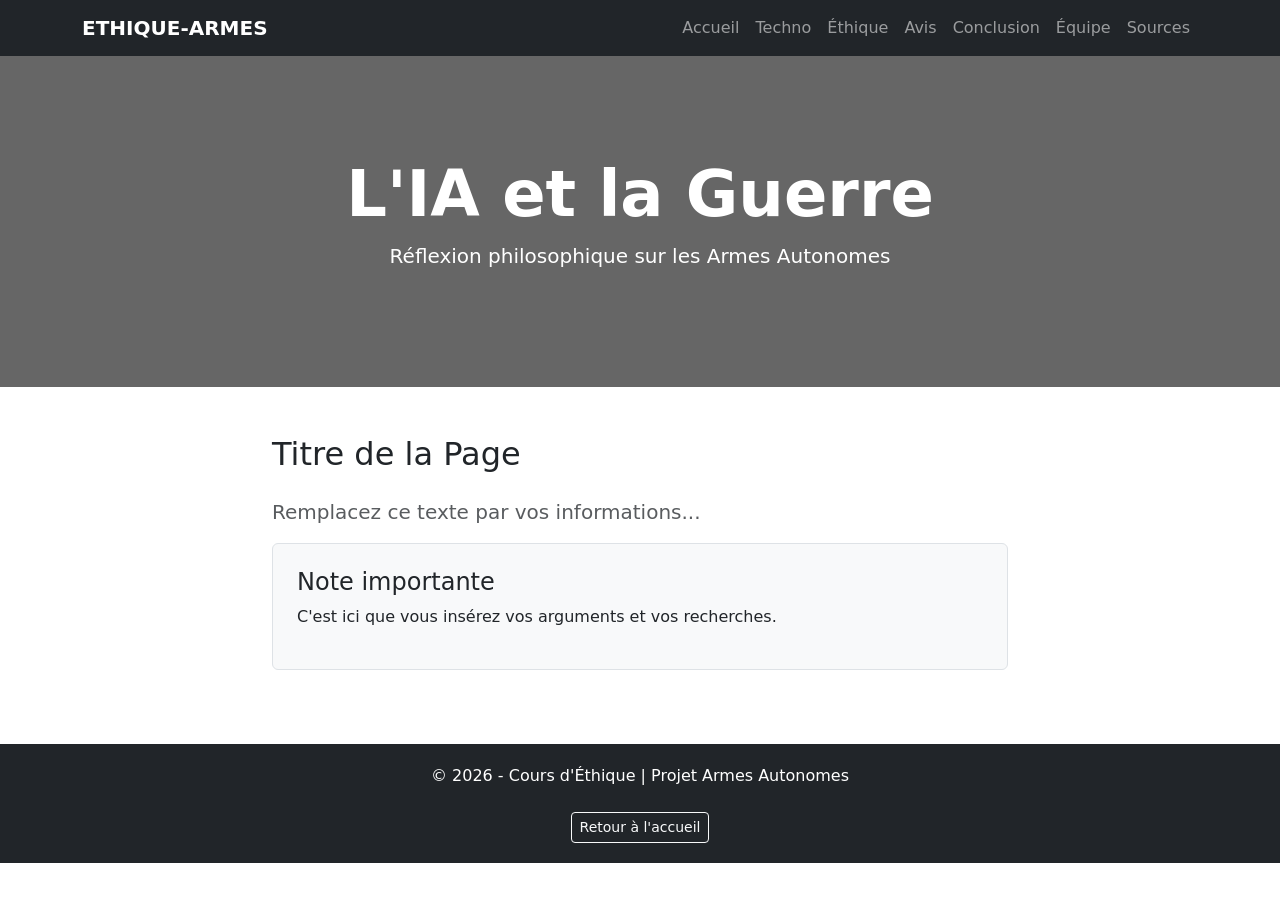
==== index.html @ 5ac934b4 "Add files via upload" ====
<!DOCTYPE html>
<html lang="fr">
<head>
    <meta charset="UTF-8">
    <meta name="viewport" content="width=device-width, initial-scale=1.0">
    <title>Éthique & Armes Autonomes</title>
    <link href="https://cdn.jsdelivr.net/npm/bootstrap@5.3.0/dist/css/bootstrap.min.css" rel="stylesheet">
    <style>
        .hero-section {
            background: linear-gradient(rgba(0,0,0,0.6), rgba(0,0,0,0.6)), url('https://fmes-france.org/wp-content/uploads/2025/06/1.jpg');
            background-size: cover;
            color: white;
            padding: 100px 0;
            text-align: center;
        }
        .nav-link:hover { color: #ffc107 !important; }
        footer { background: #212529; color: white; padding: 20px 0; margin-top: 50px; }
    </style>
</head>
<body>

    <nav class="navbar navbar-expand-lg navbar-dark bg-dark sticky-top">
        <div class="container">
            <a class="navbar-brand fw-bold" href="index.html">ETHIQUE-ARMES</a>
            <button class="navbar-toggler" type="button" data-bs-toggle="collapse" data-bs-target="#navbarNav">
                <span class="navbar-toggler-icon"></span>
            </button>
            <div class="collapse navbar-collapse" id="navbarNav">
                <ul class="navbar-nav ms-auto">
                    <li class="nav-item"><a class="nav-link" href="index.html">Accueil</a></li>
                    <li class="nav-item"><a class="nav-link" href="techno.html">Techno</a></li>
                    <li class="nav-item"><a class="nav-link" href="ethique.html">Éthique</a></li>
                    <li class="nav-item"><a class="nav-link" href="avis.html">Avis</a></li>
                    <li class="nav-item"><a class="nav-link" href="conclusion.html">Conclusion</a></li>
                    <li class="nav-item"><a class="nav-link" href="equipe.html">Équipe</a></li>
                    <li class="nav-item"><a class="nav-link" href="sources.html">Sources</a></li>
                </ul>
            </div>
        </div>
    </nav>

    <header class="hero-section">
        <div class="container">
            <h1 class="display-3 fw-bold">L'IA et la Guerre</h1>
            <p class="lead">Réflexion philosophique sur les Armes Autonomes</p>
        </div>
    </header>

    <main class="container my-5">
        <div class="row">
            <div class="col-lg-8 mx-auto">
                <h2 class="mb-4">Titre de la Page</h2>
                <p class="fs-5 text-muted">Remplacez ce texte par vos informations...</p>
                
                <div class="p-4 mb-4 bg-light border rounded">
                    <h4>Note importante</h4>
                    <p>C'est ici que vous insérez vos arguments et vos recherches.</p>
                </div>
            </div>
        </div>
    </main>

    <footer>
        <div class="container text-center">
            <p>&copy; 2026 - Cours d'Éthique | Projet Armes Autonomes</p>
            <a href="index.html" class="btn btn-outline-light btn-sm mt-2">Retour à l'accueil</a>
        </div>
    </footer>

    <script src="https://cdn.jsdelivr.net/npm/bootstrap@5.3.0/dist/js/bootstrap.bundle.min.js"></script>
</body>
</html>
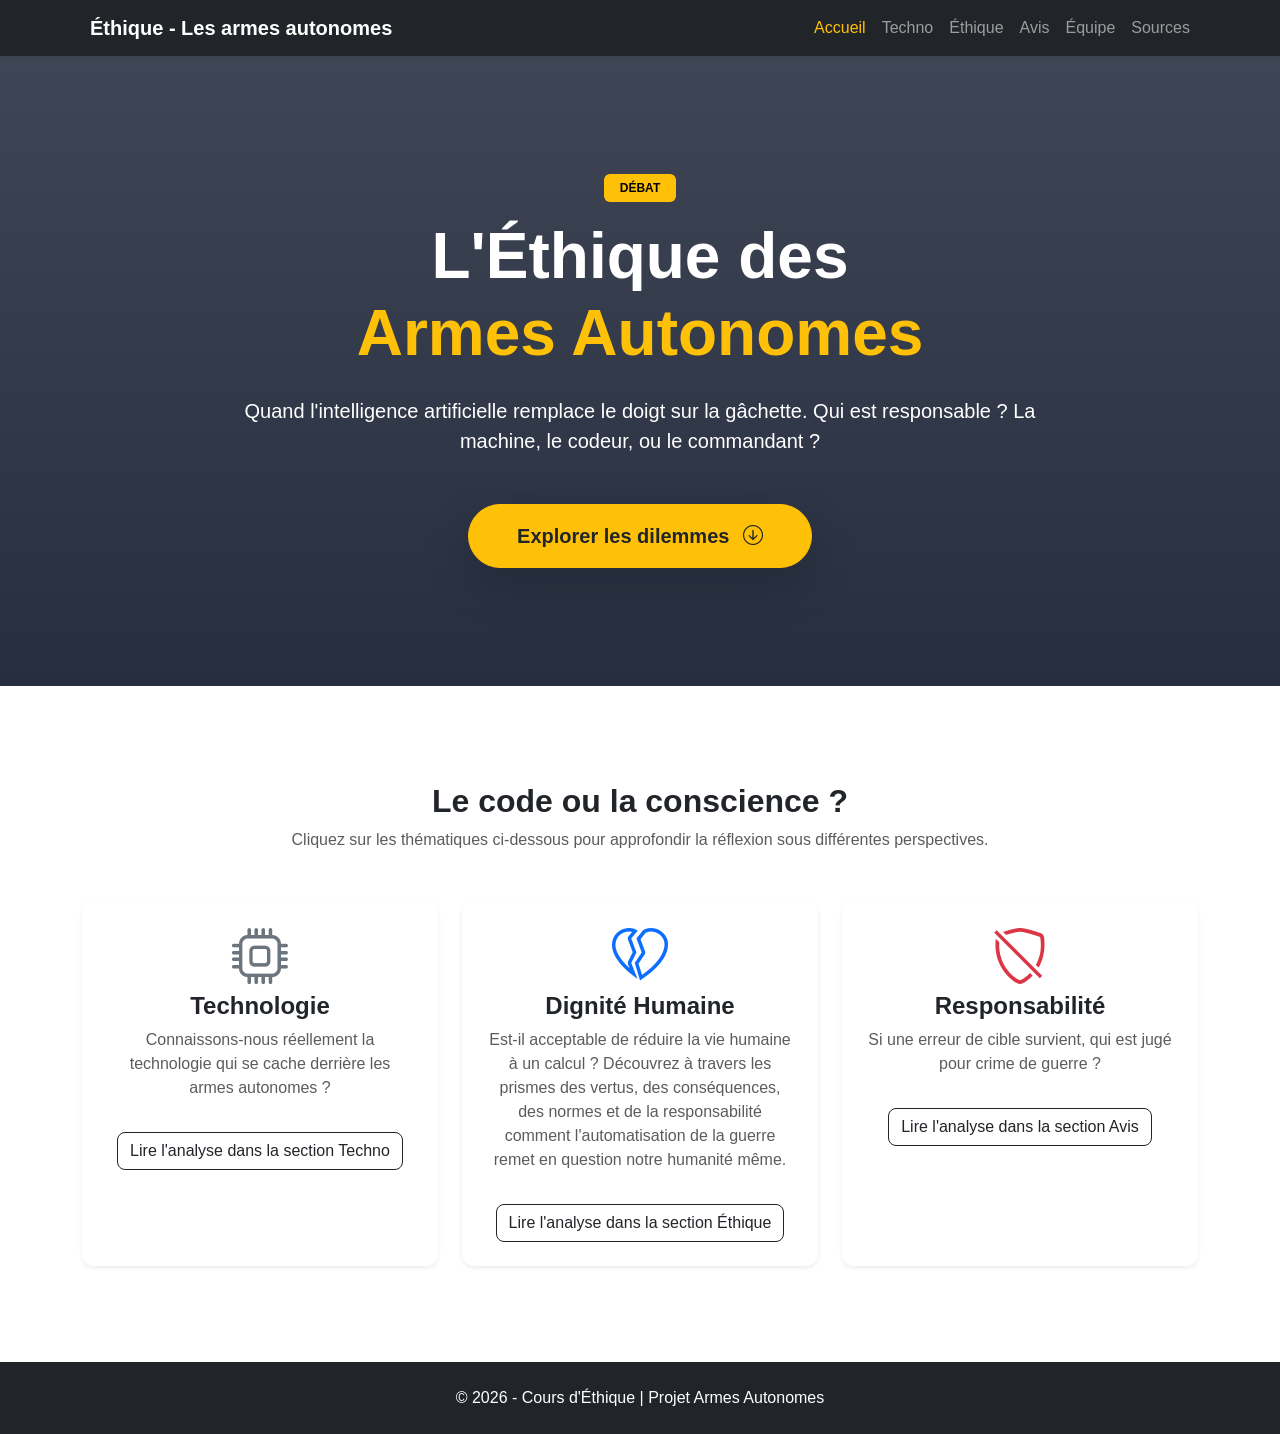
==== commit 8ec86431: "bases pour index.html" ====
--- a/index.html
+++ b/index.html
@@ -3,35 +3,27 @@
 <head>
     <meta charset="UTF-8">
     <meta name="viewport" content="width=device-width, initial-scale=1.0">
-    <title>Éthique & Armes Autonomes</title>
+    <title>Discussion éthique sur les armes autonomes</title>
     <link href="https://cdn.jsdelivr.net/npm/bootstrap@5.3.0/dist/css/bootstrap.min.css" rel="stylesheet">
-    <style>
-        .hero-section {
-            background: linear-gradient(rgba(0,0,0,0.6), rgba(0,0,0,0.6)), url('https://fmes-france.org/wp-content/uploads/2025/06/1.jpg');
-            background-size: cover;
-            color: white;
-            padding: 100px 0;
-            text-align: center;
-        }
-        .nav-link:hover { color: #ffc107 !important; }
-        footer { background: #212529; color: white; padding: 20px 0; margin-top: 50px; }
-    </style>
+    <link rel="stylesheet" href="https://cdn.jsdelivr.net/npm/bootstrap-icons@1.10.5/font/bootstrap-icons.css">
+    <link href="styles.css" rel="stylesheet"/>
 </head>
 <body>
 
-    <nav class="navbar navbar-expand-lg navbar-dark bg-dark sticky-top">
+    <nav class="navbar navbar-expand-lg navbar-dark bg-dark sticky-top shadow-sm">
         <div class="container">
-            <a class="navbar-brand fw-bold" href="index.html">ETHIQUE-ARMES</a>
+            <a class="navbar-brand fw-bold" href="index.html">
+                <i class="bi me-2"></i>Éthique - Les armes autonomes
+            </a>
             <button class="navbar-toggler" type="button" data-bs-toggle="collapse" data-bs-target="#navbarNav">
                 <span class="navbar-toggler-icon"></span>
             </button>
             <div class="collapse navbar-collapse" id="navbarNav">
                 <ul class="navbar-nav ms-auto">
-                    <li class="nav-item"><a class="nav-link" href="index.html">Accueil</a></li>
+                    <li class="nav-item"><a class="nav-link active" href="index.html">Accueil</a></li>
                     <li class="nav-item"><a class="nav-link" href="techno.html">Techno</a></li>
                     <li class="nav-item"><a class="nav-link" href="ethique.html">Éthique</a></li>
                     <li class="nav-item"><a class="nav-link" href="avis.html">Avis</a></li>
-                    <li class="nav-item"><a class="nav-link" href="conclusion.html">Conclusion</a></li>
                     <li class="nav-item"><a class="nav-link" href="equipe.html">Équipe</a></li>
                     <li class="nav-item"><a class="nav-link" href="sources.html">Sources</a></li>
                 </ul>
@@ -39,31 +31,63 @@
         </div>
     </nav>
 
-    <header class="hero-section">
-        <div class="container">
-            <h1 class="display-3 fw-bold">L'IA et la Guerre</h1>
-            <p class="lead">Réflexion philosophique sur les Armes Autonomes</p>
+    <header class="hero-section d-flex align-items-center">
+        <div class="container text-center">
+            <span class="badge bg-warning mb-3 px-3 py-2 text-uppercase text-black tracking-wide">Débat</span>
+            <h1 class="display-3 fw-bolder mb-4">L'Éthique des<br><span class="text-warning">Armes Autonomes</span></h1>
+            <p class="lead mb-5 max-w-custom mx-auto">Quand l'intelligence artificielle remplace le doigt sur la gâchette. Qui est responsable ? La machine, le codeur, ou le commandant ?</p>
+            <a href="#dilemmes" class="btn btn-warning btn-lg px-5 py-3 fw-bold shadow-lg text-dark rounded-pill">
+                Explorer les dilemmes <i class="bi bi-arrow-down-circle ms-2"></i>
+            </a>
         </div>
     </header>
 
-    <main class="container my-5">
-        <div class="row">
-            <div class="col-lg-8 mx-auto">
-                <h2 class="mb-4">Titre de la Page</h2>
-                <p class="fs-5 text-muted">Remplacez ce texte par vos informations...</p>
-                
-                <div class="p-4 mb-4 bg-light border rounded">
-                    <h4>Note importante</h4>
-                    <p>C'est ici que vous insérez vos arguments et vos recherches.</p>
+    <main id="dilemmes" class="container my-5 py-5">
+        <div class="text-center mb-5">
+            <h2 class="fw-bold">Le code ou la conscience ?</h2>
+            <p class="text-muted">Cliquez sur les thématiques ci-dessous pour approfondir la réflexion sous différentes perspectives.</p>
+        </div>
+
+        <div class="row g-4">
+
+            <div class="col-md-4">
+                <div class="card h-100 shadow-sm interactive-card">
+                    <div class="card-body text-center p-4">
+                        <i class="bi bi-cpu display-4 text-secondary mb-3"></i>
+                        <h4 class="card-title fw-bold">Technologie</h4>
+                        <p class="card-text text-muted">Connaissons-nous réellement la technologie qui se cache derrière les armes autonomes ? </p>
+                        <a href="avis.html" class="btn btn-outline-dark mt-3">Lire l'analyse dans la section Techno</a>
+                    </div>
+                </div>
+            </div>
+
+            <div class="col-md-4">
+                <div class="card h-100 shadow-sm interactive-card">
+                    <div class="card-body text-center p-4">
+                        <i class="bi bi-heartbreak display-4 text-primary mb-3"></i>
+                        <h4 class="card-title fw-bold">Dignité Humaine</h4>
+                        <p class="card-text text-muted">Est-il acceptable de réduire la vie humaine à un calcul ? Découvrez à travers les prismes des vertus, des conséquences, des normes et de la responsabilité comment l'automatisation de la guerre remet en question notre humanité même.</p>
+                        <button class="btn btn-outline-dark mt-3" data-bs-toggle="modal" data-bs-target="#modalEnCours">Lire l'analyse dans la section Éthique</button>
+                    </div>
+                </div>
+            </div>
+
+            <div class="col-md-4">
+                <div class="card h-100 shadow-sm interactive-card">
+                    <div class="card-body text-center p-4">
+                        <i class="bi bi-shield-slash display-4 text-danger mb-3"></i>
+                        <h4 class="card-title fw-bold">Responsabilité</h4>
+                        <p class="card-text text-muted">Si une erreur de cible survient, qui est jugé pour crime de guerre ?</p>
+                        <a href="avis.html" class="btn btn-outline-dark mt-3">Lire l'analyse dans la section Avis</a>
+                    </div>
                 </div>
             </div>
         </div>
     </main>
 
-    <footer>
-        <div class="container text-center">
-            <p>&copy; 2026 - Cours d'Éthique | Projet Armes Autonomes</p>
-            <a href="index.html" class="btn btn-outline-light btn-sm mt-2">Retour à l'accueil</a>
+    <footer class="bg-dark text-white text-center py-4">
+        <div class="container">
+            <p class="mb-0">&copy; 2026 - Cours d'Éthique | Projet Armes Autonomes</p>
         </div>
     </footer>
 
--- a/styles.css
+++ b/styles.css
@@ -0,0 +1,56 @@
+/* Défilement doux quand on clique sur des ancres (comme le bouton de l'en-tête) */
+html {
+    scroll-behavior: smooth;
+}
+
+/* Flexbox pour le footer toujours en bas */
+body {
+    display: flex;
+    flex-direction: column;
+    min-height: 100vh;
+    font-family: 'Segoe UI', Roboto, Helvetica, Arial, sans-serif;
+}
+
+main {
+    flex: 1;
+}
+
+/* Le Hero Section (En-tête) */
+.hero-section {
+    background: linear-gradient(rgba(15, 23, 42, 0.8), rgba(15, 23, 42, 0.9)), url('https://fmes-france.org/wp-content/uploads/2025/06/1.jpg') center/cover no-repeat;
+    color: white;
+    min-height: 70vh; /* Prend 70% de la hauteur de l'écran */
+}
+
+.max-w-custom {
+    max-width: 800px;
+}
+
+/* Navigation */
+.navbar .nav-link {
+    transition: color 0.3s ease;
+    font-weight: 500;
+}
+
+.navbar .nav-link:hover, .navbar .nav-link.active { 
+    color: #ffc107 !important; /* Jaune warning de Bootstrap */
+}
+
+/* Animation et design des cartes (Les "cliques") */
+.interactive-card {
+    transition: transform 0.3s ease, box-shadow 0.3s ease;
+    border: none;
+    border-radius: 12px;
+}
+
+.interactive-card:hover {
+    transform: translateY(-10px); /* Fait "sauter" la carte vers le haut */
+    box-shadow: 0 1rem 3rem rgba(0,0,0,.175) !important; /* Ombre plus forte */
+    border-bottom: 4px solid #ffc107; /* Soulignement jaune moderne */
+}
+
+/* Arrondir un peu les boutons */
+.btn {
+    border-radius: 8px;
+    transition: all 0.3s ease;
+}
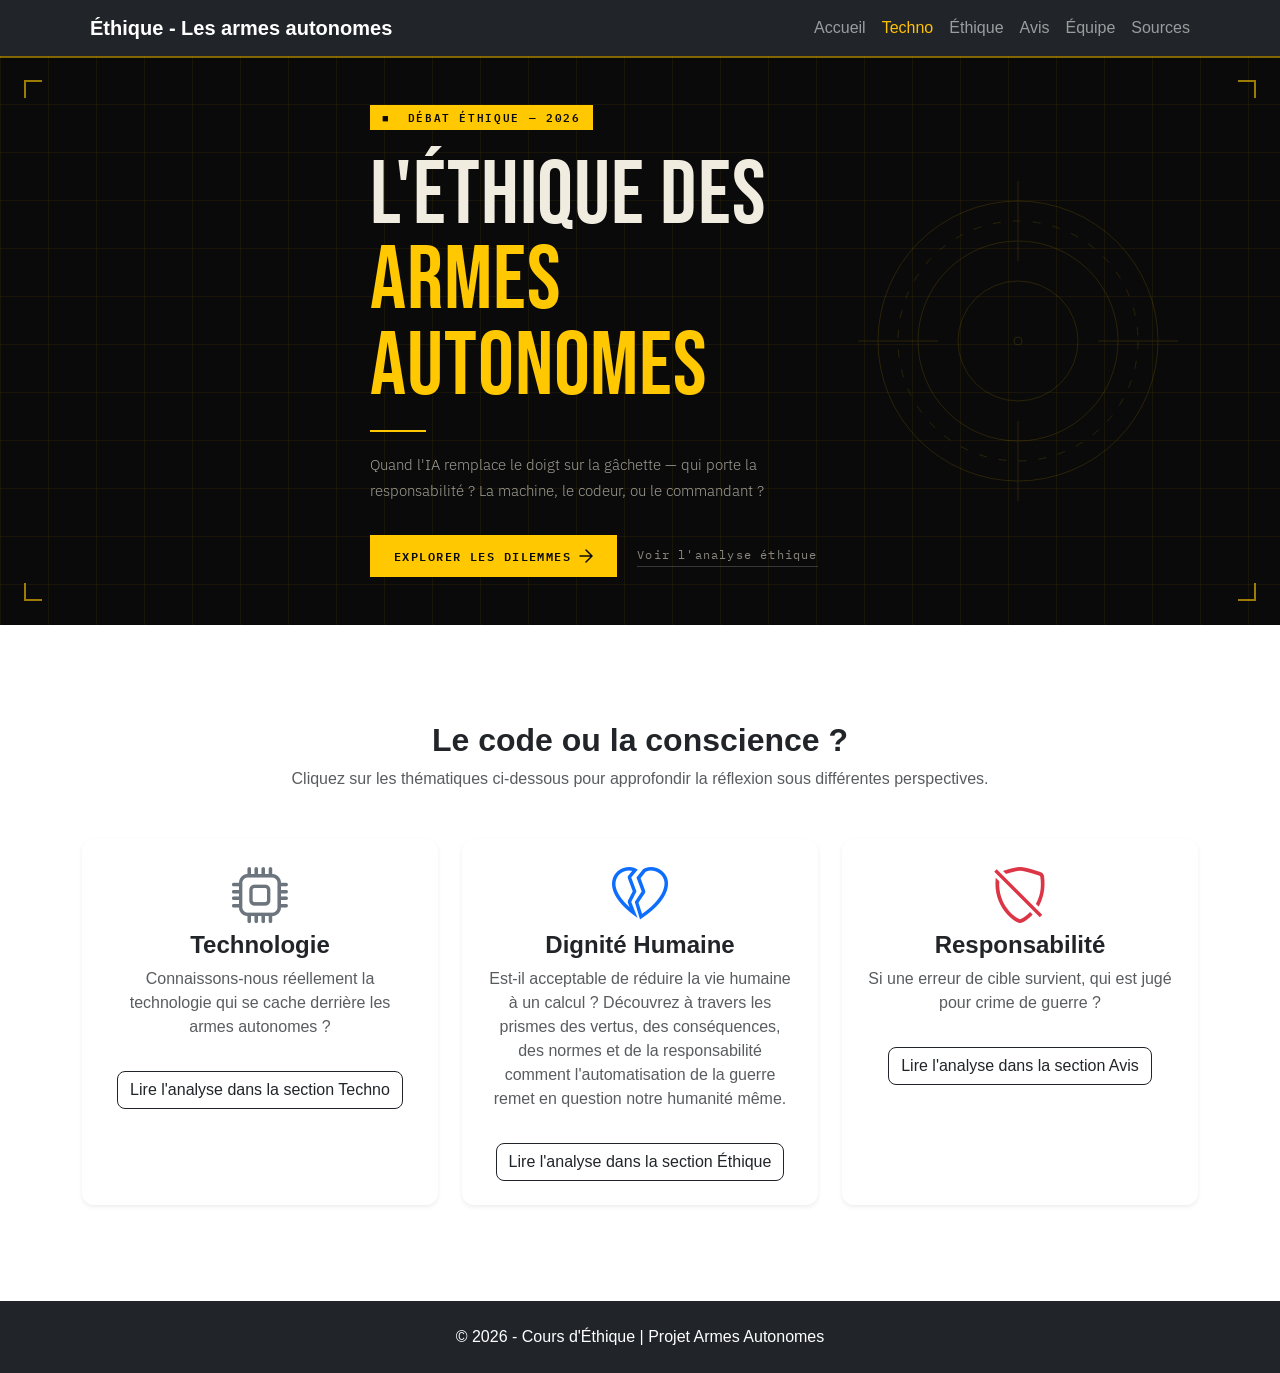
==== commit ae811dd0: "Amélioration des visuels sur les pages mais il faut adapter vos pages dedans" ====
--- a/index.html
+++ b/index.html
@@ -6,9 +6,47 @@
     <title>Discussion éthique sur les armes autonomes</title>
     <link href="https://cdn.jsdelivr.net/npm/bootstrap@5.3.0/dist/css/bootstrap.min.css" rel="stylesheet">
     <link rel="stylesheet" href="https://cdn.jsdelivr.net/npm/bootstrap-icons@1.10.5/font/bootstrap-icons.css">
+    <link href="https://fonts.googleapis.com/css2?family=Bebas+Neue&family=IBM+Plex+Mono:wght@400;600&family=IBM+Plex+Sans:wght@300;400&display=swap" rel="stylesheet">
     <link href="styles.css" rel="stylesheet"/>
 </head>
+<style>
+      body {
+    opacity: 0;
+    transition: opacity 0.4s ease;
+  }
+  body.loaded {
+    opacity: 1;
+  }
+</style>
 <body>
+    <script>
+  /* Fade in à l'arrivée */
+  document.addEventListener('DOMContentLoaded', () => {
+    document.body.classList.add('loaded');
+  });
+
+  /* Fade out au départ */
+  document.querySelectorAll('a').forEach(link => {
+    link.addEventListener('click', e => {
+      const href = link.getAttribute('href');
+
+      /* Ignorer les ancres, liens externes, et nouveaux onglets */
+      if (
+        !href ||
+        href.startsWith('#') ||
+        href.startsWith('http') ||
+        link.target === '_blank'
+      ) return;
+
+      e.preventDefault();
+      document.body.style.opacity = '0';
+
+      setTimeout(() => {
+        window.location.href = href;
+      }, 400); /* doit correspondre à la durée de transition */
+    });
+  });
+</script>
 
     <nav class="navbar navbar-expand-lg navbar-dark bg-dark sticky-top shadow-sm">
         <div class="container">
@@ -20,8 +58,8 @@
             </button>
             <div class="collapse navbar-collapse" id="navbarNav">
                 <ul class="navbar-nav ms-auto">
-                    <li class="nav-item"><a class="nav-link active" href="index.html">Accueil</a></li>
-                    <li class="nav-item"><a class="nav-link" href="techno.html">Techno</a></li>
+                    <li class="nav-item"><a class="nav-link" href="index.html">Accueil</a></li>
+                    <li class="nav-item"><a class="nav-link active" href="techno.html">Techno</a></li>
                     <li class="nav-item"><a class="nav-link" href="ethique.html">Éthique</a></li>
                     <li class="nav-item"><a class="nav-link" href="avis.html">Avis</a></li>
                     <li class="nav-item"><a class="nav-link" href="equipe.html">Équipe</a></li>
@@ -31,15 +69,57 @@
         </div>
     </nav>
 
-    <header class="hero-section d-flex align-items-center">
-        <div class="container text-center">
-            <span class="badge bg-warning mb-3 px-3 py-2 text-uppercase text-black tracking-wide">Débat</span>
-            <h1 class="display-3 fw-bolder mb-4">L'Éthique des<br><span class="text-warning">Armes Autonomes</span></h1>
-            <p class="lead mb-5 max-w-custom mx-auto">Quand l'intelligence artificielle remplace le doigt sur la gâchette. Qui est responsable ? La machine, le codeur, ou le commandant ?</p>
-            <a href="#dilemmes" class="btn btn-warning btn-lg px-5 py-3 fw-bold shadow-lg text-dark rounded-pill">
-                Explorer les dilemmes <i class="bi bi-arrow-down-circle ms-2"></i>
+    <header class="hero">
+        <div class="grid-bg"></div>
+        <div class="scan-line"></div>
+
+        <div class="corner corner-tl"></div>
+        <div class="corner corner-tr"></div>
+        <div class="corner corner-bl"></div>
+        <div class="corner corner-br"></div>
+
+        <svg class="reticle" viewBox="0 0 320 320" xmlns="http://www.w3.org/2000/svg">
+            <circle cx="160" cy="160" r="140"/>
+            <circle cx="160" cy="160" r="100"/>
+            <circle cx="160" cy="160" r="60"/>
+            <circle cx="160" cy="160" r="4"/>
+            <line x1="160" y1="0" x2="160" y2="80"/>
+            <line x1="160" y1="240" x2="160" y2="320"/>
+            <line x1="0" y1="160" x2="80" y2="160"/>
+            <line x1="240" y1="160" x2="320" y2="160"/>
+            <g class="reticle-spin">
+            <circle cx="160" cy="160" r="120" stroke-dasharray="8 12"/>
+            </g>
+        </svg>
+
+        <div class="hero-content">
+            <div class="badge-tag">
+            <span class="blink">■</span>&nbsp; Débat éthique — 2026
+            </div>
+
+            <h1>
+            L'Éthique des
+            <span class="accent">Armes Autonomes</span>
+            </h1>
+
+            <div class="divider-line"></div>
+
+            <p>
+            Quand l'IA remplace le doigt sur la gâchette —
+            qui porte la responsabilité ? La machine, le codeur, ou le commandant ?
+            </p>
+
+            <div class="cta-group">
+            <a class="btn-primary-hero" href="#dilemmes">
+                Explorer les dilemmes
+                <svg width="14" height="14" viewBox="0 0 14 14" fill="none" xmlns="http://www.w3.org/2000/svg">
+                <path d="M7 1L13 7L7 13M13 7H1" stroke="#0a0a0a" stroke-width="1.5" stroke-linecap="round"/>
+                </svg>
             </a>
+            <a class="btn-secondary-hero" href="ethique.html">Voir l'analyse éthique</a>
+            </div>
         </div>
+
     </header>
 
     <main id="dilemmes" class="container my-5 py-5">
@@ -56,7 +136,7 @@
                         <i class="bi bi-cpu display-4 text-secondary mb-3"></i>
                         <h4 class="card-title fw-bold">Technologie</h4>
                         <p class="card-text text-muted">Connaissons-nous réellement la technologie qui se cache derrière les armes autonomes ? </p>
-                        <a href="avis.html" class="btn btn-outline-dark mt-3">Lire l'analyse dans la section Techno</a>
+                        <a href="techno.html" class="btn btn-outline-dark mt-3">Lire l'analyse dans la section Techno</a>
                     </div>
                 </div>
             </div>
@@ -67,7 +147,7 @@
                         <i class="bi bi-heartbreak display-4 text-primary mb-3"></i>
                         <h4 class="card-title fw-bold">Dignité Humaine</h4>
                         <p class="card-text text-muted">Est-il acceptable de réduire la vie humaine à un calcul ? Découvrez à travers les prismes des vertus, des conséquences, des normes et de la responsabilité comment l'automatisation de la guerre remet en question notre humanité même.</p>
-                        <button class="btn btn-outline-dark mt-3" data-bs-toggle="modal" data-bs-target="#modalEnCours">Lire l'analyse dans la section Éthique</button>
+                        <a href="ethique.html" class="btn btn-outline-dark mt-3">Lire l'analyse dans la section Éthique</a>
                     </div>
                 </div>
             </div>
--- a/styles.css
+++ b/styles.css
@@ -53,4 +53,280 @@
 .btn {
     border-radius: 8px;
     transition: all 0.3s ease;
-}+}
+
+@import url('https://fonts.googleapis.com/css2?family=Bebas+Neue&family=IBM+Plex+Mono:wght@400;600&family=IBM+Plex+Sans:wght@300;400&display=swap');
+
+    .hero {
+        position: relative;
+        min-height: 520px;
+        background: #0a0a0a;
+        display: flex;
+        align-items: center;
+        justify-content: center;
+        overflow: hidden;
+        font-family: 'IBM Plex Sans', sans-serif;
+    }
+    .grid-bg {
+        position: absolute; inset: 0;
+        background-image:
+        linear-gradient(rgba(255,200,0,0.06) 1px, transparent 1px),
+        linear-gradient(90deg, rgba(255,200,0,0.06) 1px, transparent 1px);
+        background-size: 48px 48px;
+    }
+    .scan-line {
+        position: absolute; top: 0; left: 0; right: 0;
+        height: 2px; background: rgba(255,200,0,0.5);
+        animation: scan 4s linear infinite;
+    }
+    @keyframes scan { 0% { top: 0; opacity: 1; } 100% { top: 100%; opacity: 0; } }
+    .reticle {
+    position: absolute;
+    width: 320px;
+    height: 320px;
+    right: 8%;
+    top: 50%;
+    transform: translateY(-50%);
+    opacity: 0.13;
+    }
+    .reticle circle, .reticle line {
+        stroke: #ffc800;
+        stroke-width: 1;
+        fill: none;
+    }
+    .reticle-spin {
+    animation: spin 18s linear infinite;
+    transform-origin: 50% 50%;
+    }
+    @keyframes spin { to { transform: rotate(360deg); } }
+.corner {
+    position: absolute;
+    width: 18px; height: 18px;
+    border-color: rgba(255,200,0,0.6);
+    border-style: solid;
+}
+    .corner-tl { top: 24px; left: 24px; border-width: 2px 0 0 2px; }
+    .corner-tr { top: 24px; right: 24px; border-width: 2px 2px 0 0; }
+    .corner-bl { bottom: 24px; left: 24px; border-width: 0 0 2px 2px; }
+    .corner-br { bottom: 24px; right: 24px; border-width: 0 2px 2px 0; }
+    .hero-content {
+        position: relative;
+        z-index: 2;
+        max-width: 620px;
+        padding: 48px 40px;
+        text-align: left;
+    }
+    .badge-tag {
+        display: inline-block;
+        font-family: 'IBM Plex Mono', monospace;
+        font-size: 11px;
+        font-weight: 600;
+        letter-spacing: 0.15em;
+        text-transform: uppercase;
+        color: #0a0a0a;
+        background: #ffc800;
+        padding: 4px 12px;
+        margin-bottom: 24px;
+    }
+    .blink {
+        animation: blink 1.2s step-end infinite;
+    }
+    @keyframes blink { 50% { opacity: 0; } }
+    .hero h1 {
+        font-family: 'Bebas Neue', sans-serif;
+        font-size: clamp(52px, 8vw, 90px);
+        line-height: 0.95;
+        color: #f0ece0;
+        margin: 0 0 20px;
+        letter-spacing: 0.01em;
+    }
+    .hero h1 .accent {
+        color: #ffc800;
+        display: block;
+    }
+    .divider-line {
+        width: 56px;
+        height: 2px;
+        background: #ffc800;
+        margin: 20px 0;
+    }
+    .hero p {
+        font-family: 'IBM Plex Sans', sans-serif;
+        font-size: 15px;
+        font-weight: 300;
+        line-height: 1.7;
+        color: rgba(240,236,224,0.65);
+        margin: 0 0 32px;
+        max-width: 420px;
+    }
+    .cta-group {
+        display: flex;
+        align-items: center;
+        gap: 20px;
+        flex-wrap: wrap;
+    }
+    .btn-primary-hero {
+        display: inline-flex;
+        align-items: center;
+        gap: 8px;
+        font-family: 'IBM Plex Mono', monospace;
+        font-size: 12px;
+        font-weight: 600;
+        text-transform: uppercase;
+        letter-spacing: 0.12em;
+        color: #0a0a0a;
+        background: #ffc800;
+        padding: 12px 24px;
+        border: none;
+        cursor: pointer;
+        text-decoration: none;
+        transition: opacity 0.15s;
+    }
+    .btn-primary-hero:hover { opacity: 0.85; color: #0a0a0a; }
+    .btn-secondary-hero {
+        font-family: 'IBM Plex Mono', monospace;
+        font-size: 12px;
+        letter-spacing: 0.1em;
+        color: rgba(240,236,224,0.55);
+        text-decoration: none;
+        border-bottom: 1px solid rgba(240,236,224,0.2);
+        padding-bottom: 2px;
+        transition: color 0.15s, border-color 0.15s;
+    }
+    .btn-secondary-hero:hover { color: #ffc800; border-color: #ffc800; }
+    .stat-strip {
+        position: absolute;
+        bottom: 0; left: 0; right: 0;
+        display: flex;
+        border-top: 1px solid rgba(255,200,0,0.12);
+        background: rgba(255,255,255,0.02);
+    }
+    .stat-item {
+        flex: 1;
+        padding: 14px 20px;
+        border-right: 1px solid rgba(255,200,0,0.1);
+        text-align: center;
+    }
+    .stat-item:last-child { border-right: none; }
+    .stat-num {
+        font-family: 'Bebas Neue', sans-serif;
+        font-size: 22px;
+        color: #ffc800;
+        display: block;
+        line-height: 1;
+    }
+    .stat-label {
+        font-family: 'IBM Plex Mono', monospace;
+        font-size: 10px;
+        color: rgba(240,236,224,0.35);
+        text-transform: uppercase;
+        letter-spacing: 0.1em;
+        margin-top: 4px;
+        display: block;
+    }
+    .page-header {
+  background: #0c0c0c;
+  border-bottom: 1px solid rgba(255,200,0,0.15);
+  padding: 80px 0 0;
+  overflow: hidden;
+  font-family: 'IBM Plex Sans', sans-serif;
+}
+.ph-inner {
+  max-width: 860px;
+  margin: 0 auto;
+  padding: 0 40px;
+}
+.ph-breadcrumb {
+  font-family: 'IBM Plex Mono', monospace;
+  font-size: 11px;
+  letter-spacing: 0.12em;
+  color: rgba(255,200,0,0.55);
+  text-transform: uppercase;
+  margin-bottom: 28px;
+  display: flex;
+  align-items: center;
+  gap: 8px;
+}
+.ph-breadcrumb span { color: rgba(255,200,0,0.25); }
+.ph-accent-line {
+  width: 32px;
+  height: 2px;
+  background: #ffc800;
+  margin-bottom: 24px;
+}
+.ph-title {
+  font-family: 'Bebas Neue', sans-serif;
+  font-size: clamp(48px, 7vw, 80px);
+  line-height: 1;
+  color: #f0ece0;
+  letter-spacing: 0.02em;
+  margin-bottom: 20px;
+}
+.ph-title em { color: #ffc800; 
+    font-style: normal; 
+    size: 0.9em;
+     display: block;
+      margin-top: 4px;
+}
+.ph-desc {
+  font-family: 'IBM Plex Sans', sans-serif;
+  font-size: 15px;
+  font-weight: 300;
+  font-style: italic;
+  color: rgba(240,236,224,0.45);
+  line-height: 1.6;
+  max-width: 520px;
+  margin-bottom: 60px;
+}
+.ph-meta { display: flex; align-items: center; gap: 24px; flex-wrap: wrap; }
+.ph-tag {
+  font-family: 'IBM Plex Mono', monospace;
+  font-size: 10px;
+  letter-spacing: 0.1em;
+  text-transform: uppercase;
+  background: rgba(255,200,0,0.08);
+  color: rgba(255,200,0,0.7);
+  border: 1px solid rgba(255,200,0,0.2);
+  padding: 4px 10px;
+}
+.ph-divider { width: 1px; height: 14px; background: rgba(255,200,0,0.2); }
+.ph-info {
+  font-family: 'IBM Plex Mono', monospace;
+  font-size: 10px;
+  color: rgba(240,236,224,0.25);
+  letter-spacing: 0.06em;
+}
+.ph-bottom-bar {
+  margin-top: 40px;
+  border-top: 1px solid rgba(255,200,0,0.08);
+  padding: 0 40px;
+  max-width: 860px;
+  margin-left: auto;
+  margin-right: auto;
+  display: flex;
+  gap: 0;
+}
+.ph-nav-item {
+  font-family: 'IBM Plex Mono', monospace;
+  font-size: 11px;
+  letter-spacing: 0.08em;
+  text-transform: uppercase;
+  color: rgba(240,236,224,0.3);
+  padding: 14px 20px 14px 0;
+  text-decoration: none;
+  transition: color 0.15s;
+}
+.ph-nav-item:hover { color: rgba(255,200,0,0.7); }
+.ph-nav-item.active {
+  color: #ffc800;
+  border-top: 2px solid #ffc800;
+  margin-top: -1px;
+  padding-top: 12px;}
+  
+body {
+    opacity: 0;
+    transition: opacity 0.4s ease;
+}
+body.loaded {
+    opacity: 1;
+}
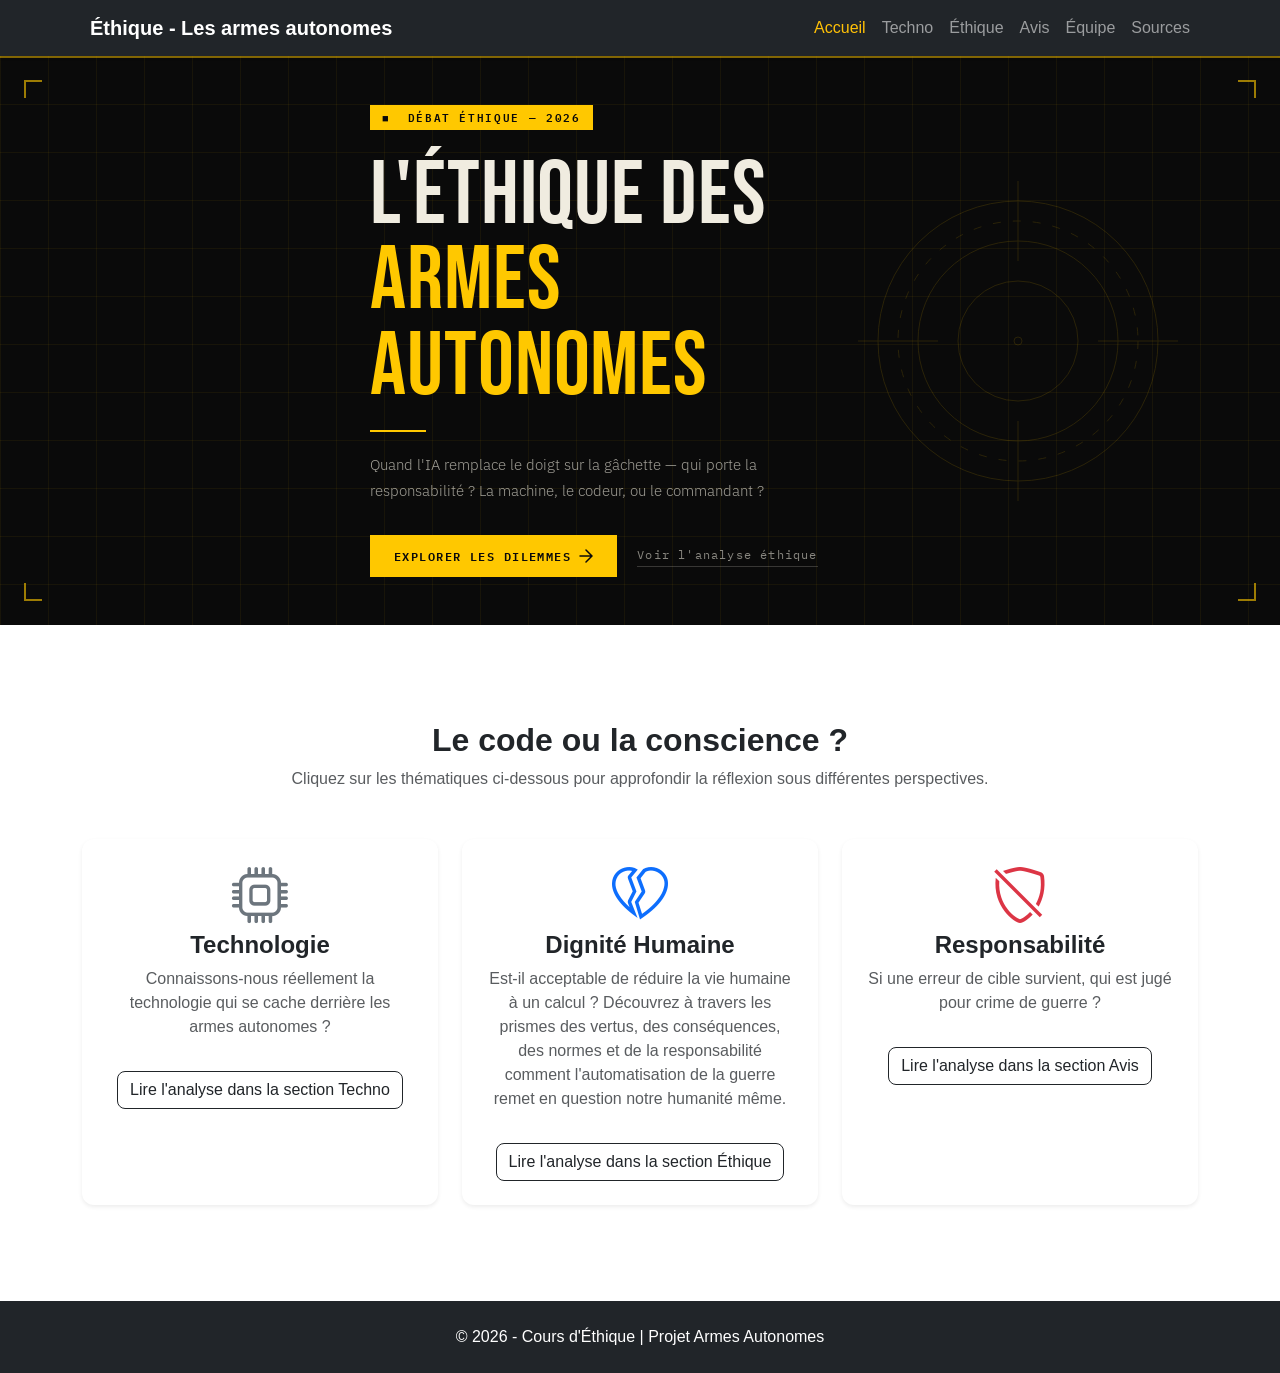
==== commit 01e9e845: "Ajout page avis j'ai juste changé un petit truc sur les pages éthiques et index, dans la navbar en h" ====
--- a/index.html
+++ b/index.html
@@ -58,8 +58,8 @@
             </button>
             <div class="collapse navbar-collapse" id="navbarNav">
                 <ul class="navbar-nav ms-auto">
-                    <li class="nav-item"><a class="nav-link" href="index.html">Accueil</a></li>
-                    <li class="nav-item"><a class="nav-link active" href="techno.html">Techno</a></li>
+                    <li class="nav-item"><a class="nav-link active" href="index.html">Accueil</a></li>
+                    <li class="nav-item"><a class="nav-link" href="techno.html">Techno</a></li>
                     <li class="nav-item"><a class="nav-link" href="ethique.html">Éthique</a></li>
                     <li class="nav-item"><a class="nav-link" href="avis.html">Avis</a></li>
                     <li class="nav-item"><a class="nav-link" href="equipe.html">Équipe</a></li>
